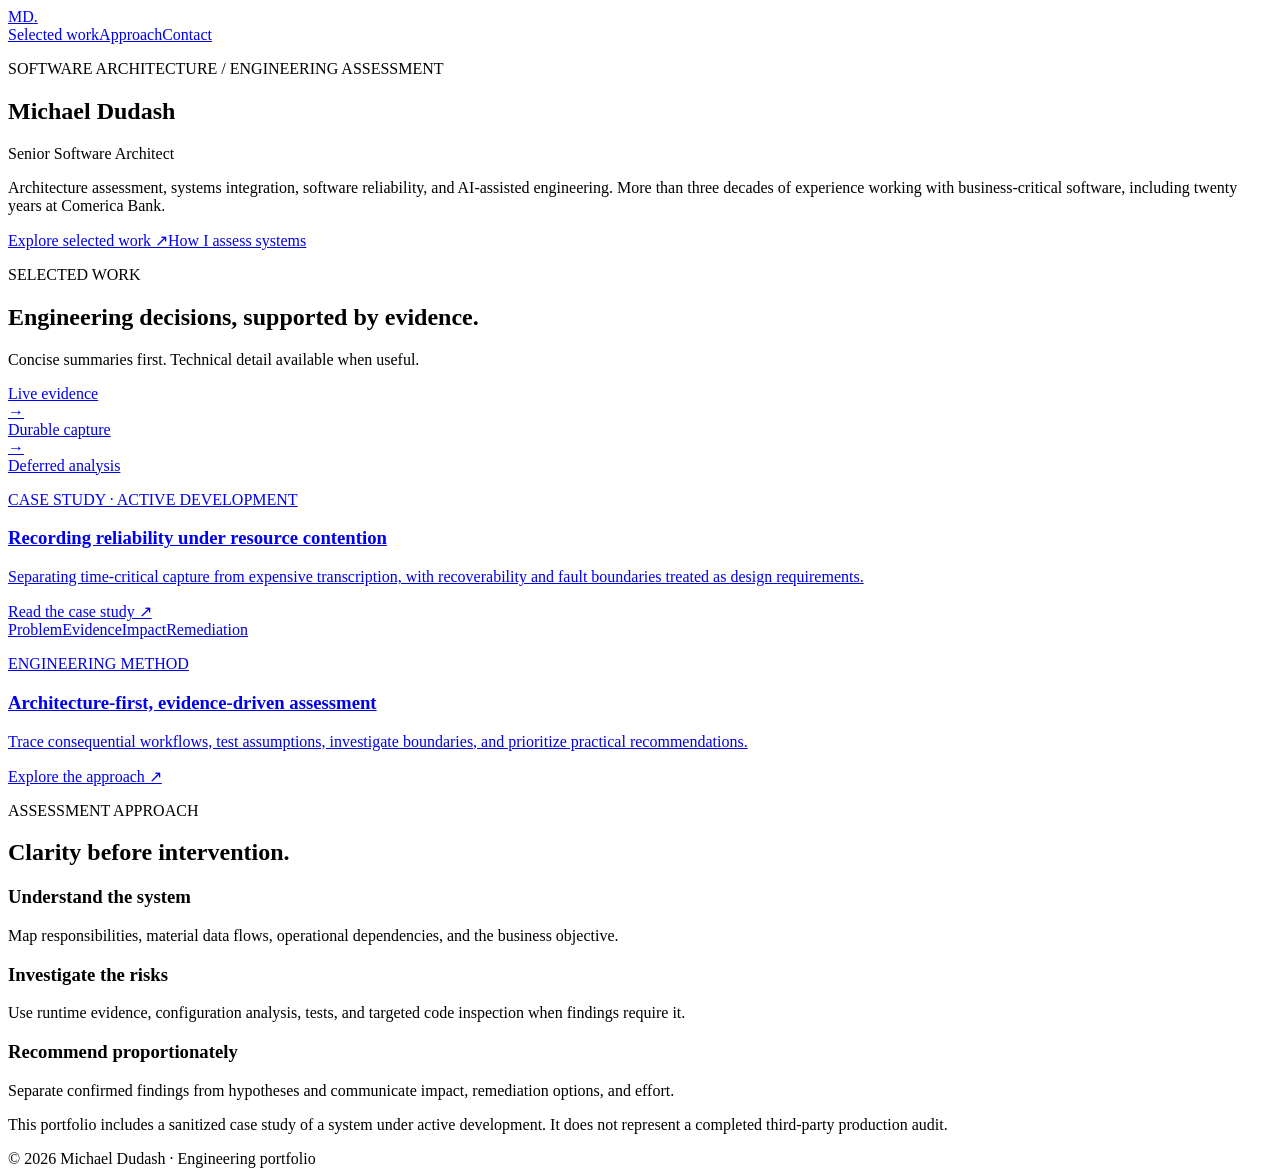
==== index.html @ 7972d3dc "Draft portfolio: index.html" ====
<!doctype html>
<html lang="en"><head><meta charset="utf-8"><meta name="viewport" content="width=device-width, initial-scale=1"><meta name="description" content="Michael Dudash: software architecture, systems engineering, reliability and AI-assisted development."><title>Michael Dudash | Software Architect</title><link rel="stylesheet" href="assets/style.css"></head>
<body><div class="shell"><header class="top"><a class="brand" href="./">MD<span class="dot">.</span></a><nav aria-label="Main navigation"><a href="#work">Selected work</a><a href="#approach">Approach</a><a href="mailto:">Contact</a></nav></header>
<main><section class="hero"><p class="eyebrow">SOFTWARE ARCHITECTURE / ENGINEERING ASSESSMENT</p><h1>Michael Dudash</h1><p class="subtitle">Senior Software Architect</p><p class="lead">Architecture assessment, systems integration, software reliability, and AI-assisted engineering. More than three decades of experience working with business-critical software, including twenty years at Comerica Bank.</p><div class="hero-actions"><a class="primary" href="#work">Explore selected work <span aria-hidden="true">↗</span></a><a class="secondary" href="#approach">How I assess systems</a></div></section>
<section id="work" class="section"><div class="section-heading"><p class="eyebrow">SELECTED WORK</p><h2>Engineering decisions, supported by evidence.</h2><p>Concise summaries first. Technical detail available when useful.</p></div><div class="cards"><article class="card"><a href="case-studies/recording-reliability.html" class="card-link"><div class="diagram" aria-hidden="true"><div>Live evidence</div><span>→</span><div>Durable capture</div><span>→</span><div>Deferred analysis</div></div><div class="card-body"><p class="kicker">CASE STUDY · ACTIVE DEVELOPMENT</p><h3>Recording reliability under resource contention</h3><p>Separating time-critical capture from expensive transcription, with recoverability and fault boundaries treated as design requirements.</p><span class="more">Read the case study ↗</span></div></a></article><article class="card"><a href="#approach" class="card-link"><div class="method" aria-hidden="true"><span>Problem</span><span>Evidence</span><span>Impact</span><span>Remediation</span></div><div class="card-body"><p class="kicker">ENGINEERING METHOD</p><h3>Architecture-first, evidence-driven assessment</h3><p>Trace consequential workflows, test assumptions, investigate boundaries, and prioritize practical recommendations.</p><span class="more">Explore the approach ↗</span></div></a></article></div></section>
<section id="approach" class="section approach"><p class="eyebrow">ASSESSMENT APPROACH</p><h2>Clarity before intervention.</h2><div class="approach-grid"><div><h3>Understand the system</h3><p>Map responsibilities, material data flows, operational dependencies, and the business objective.</p></div><div><h3>Investigate the risks</h3><p>Use runtime evidence, configuration analysis, tests, and targeted code inspection when findings require it.</p></div><div><h3>Recommend proportionately</h3><p>Separate confirmed findings from hypotheses and communicate impact, remediation options, and effort.</p></div></div><p class="note">This portfolio includes a sanitized case study of a system under active development. It does not represent a completed third-party production audit.</p></section></main><footer>© 2026 Michael Dudash · Engineering portfolio</footer></div></body></html>
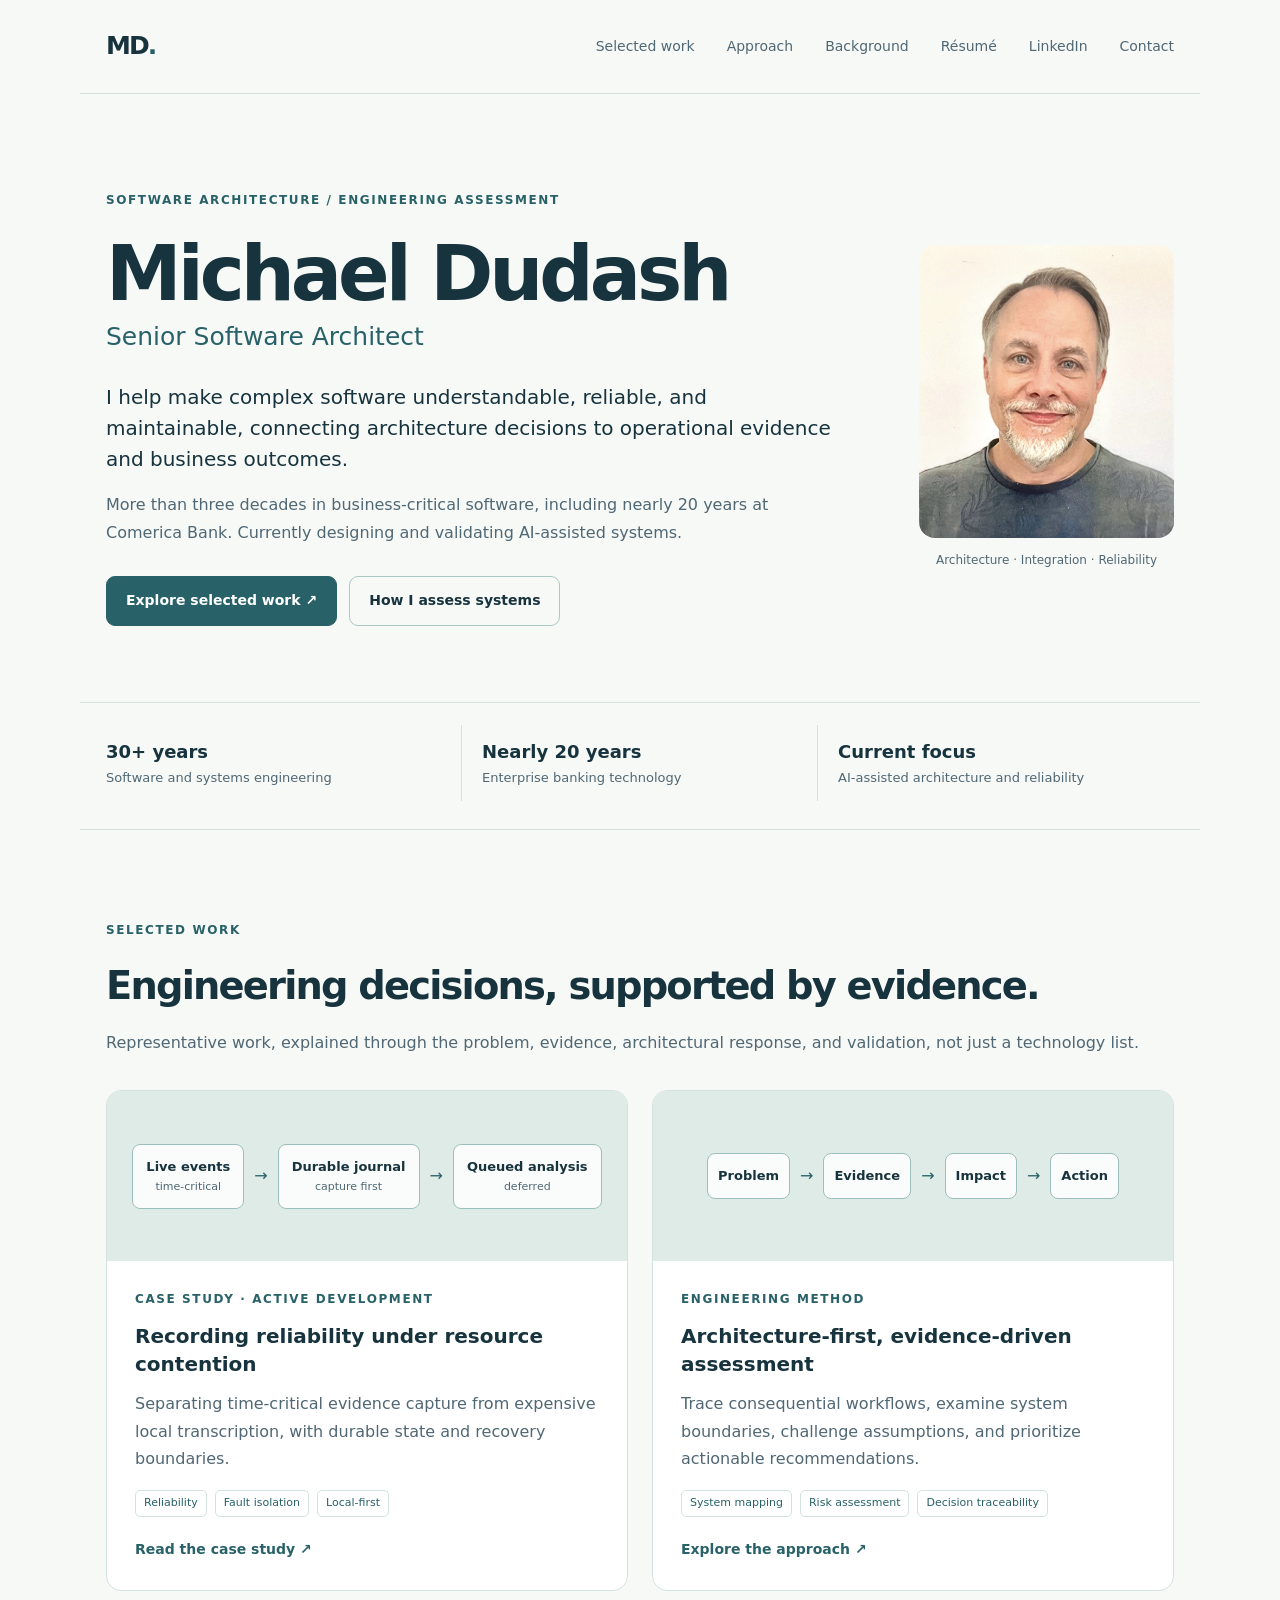
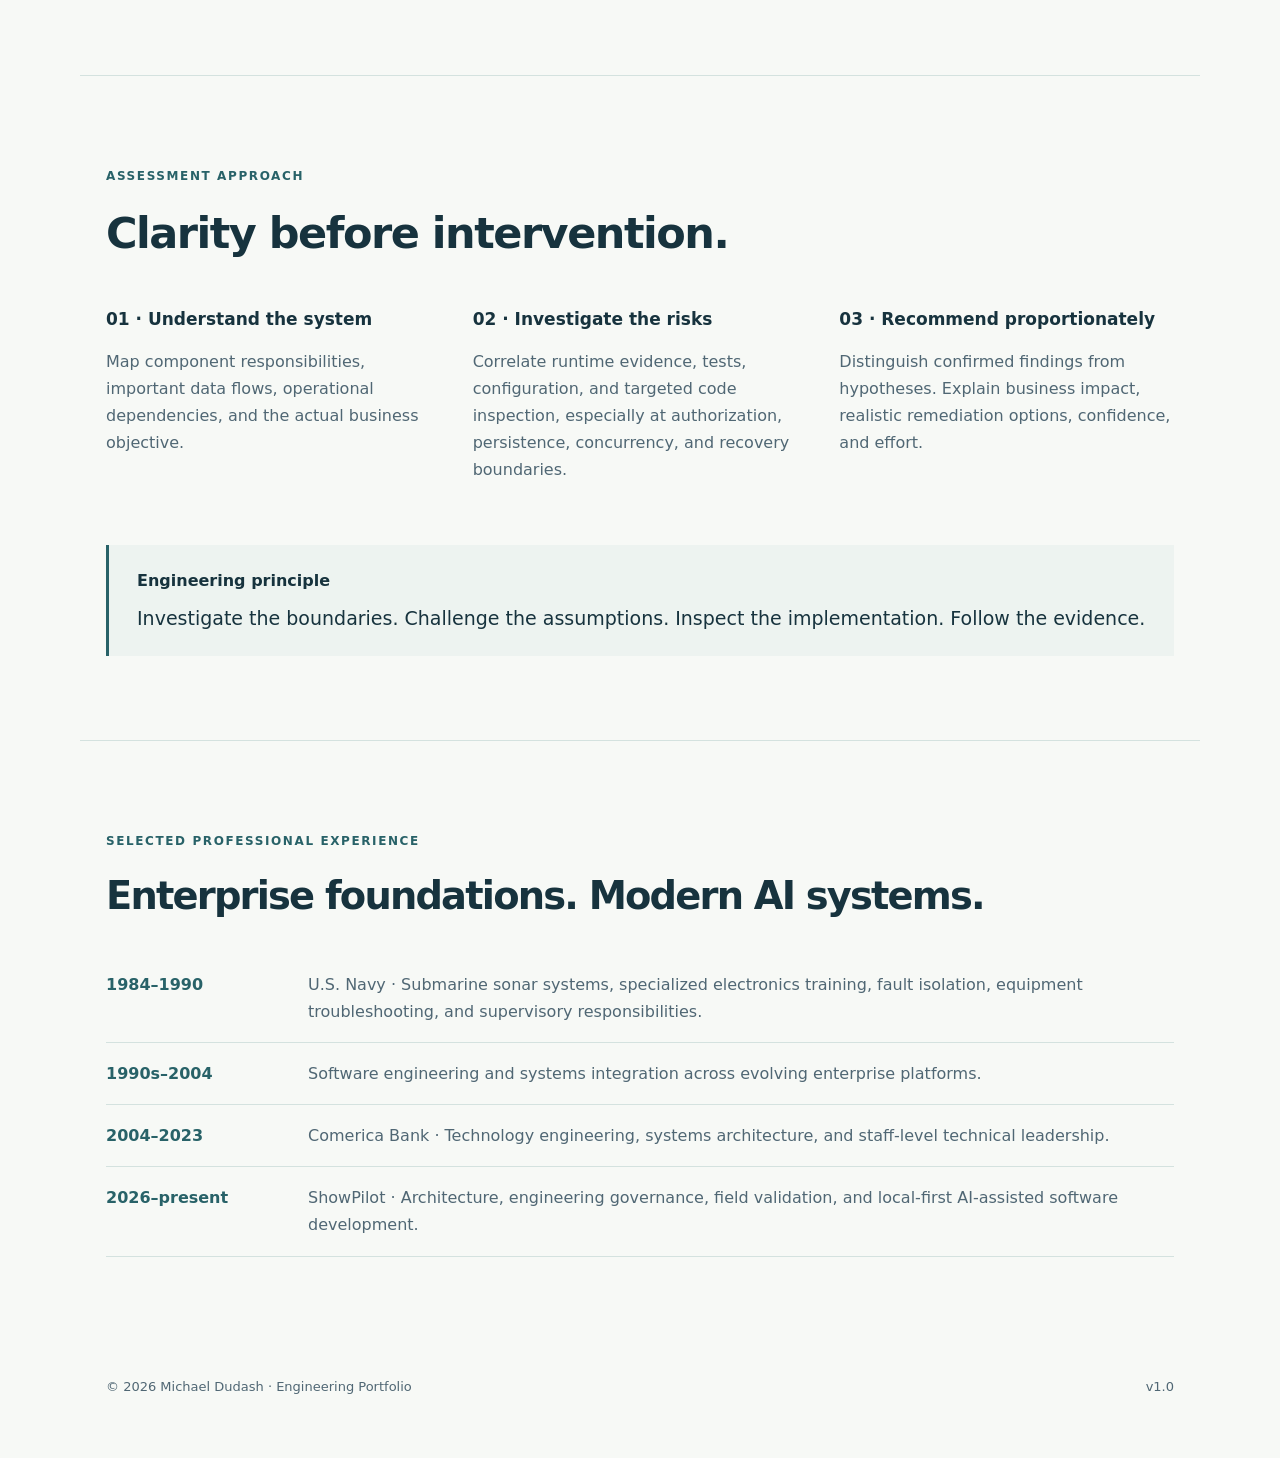
==== commit f53de545: "Publish portfolio v1.0" ====
--- a/index.html
+++ b/index.html
@@ -1,6 +1,2 @@
-<!doctype html>
-<html lang="en"><head><meta charset="utf-8"><meta name="viewport" content="width=device-width, initial-scale=1"><meta name="description" content="Michael Dudash: software architecture, systems engineering, reliability and AI-assisted development."><title>Michael Dudash | Software Architect</title><link rel="stylesheet" href="assets/style.css"></head>
-<body><div class="shell"><header class="top"><a class="brand" href="./">MD<span class="dot">.</span></a><nav aria-label="Main navigation"><a href="#work">Selected work</a><a href="#approach">Approach</a><a href="mailto:">Contact</a></nav></header>
-<main><section class="hero"><p class="eyebrow">SOFTWARE ARCHITECTURE / ENGINEERING ASSESSMENT</p><h1>Michael Dudash</h1><p class="subtitle">Senior Software Architect</p><p class="lead">Architecture assessment, systems integration, software reliability, and AI-assisted engineering. More than three decades of experience working with business-critical software, including twenty years at Comerica Bank.</p><div class="hero-actions"><a class="primary" href="#work">Explore selected work <span aria-hidden="true">↗</span></a><a class="secondary" href="#approach">How I assess systems</a></div></section>
-<section id="work" class="section"><div class="section-heading"><p class="eyebrow">SELECTED WORK</p><h2>Engineering decisions, supported by evidence.</h2><p>Concise summaries first. Technical detail available when useful.</p></div><div class="cards"><article class="card"><a href="case-studies/recording-reliability.html" class="card-link"><div class="diagram" aria-hidden="true"><div>Live evidence</div><span>→</span><div>Durable capture</div><span>→</span><div>Deferred analysis</div></div><div class="card-body"><p class="kicker">CASE STUDY · ACTIVE DEVELOPMENT</p><h3>Recording reliability under resource contention</h3><p>Separating time-critical capture from expensive transcription, with recoverability and fault boundaries treated as design requirements.</p><span class="more">Read the case study ↗</span></div></a></article><article class="card"><a href="#approach" class="card-link"><div class="method" aria-hidden="true"><span>Problem</span><span>Evidence</span><span>Impact</span><span>Remediation</span></div><div class="card-body"><p class="kicker">ENGINEERING METHOD</p><h3>Architecture-first, evidence-driven assessment</h3><p>Trace consequential workflows, test assumptions, investigate boundaries, and prioritize practical recommendations.</p><span class="more">Explore the approach ↗</span></div></a></article></div></section>
-<section id="approach" class="section approach"><p class="eyebrow">ASSESSMENT APPROACH</p><h2>Clarity before intervention.</h2><div class="approach-grid"><div><h3>Understand the system</h3><p>Map responsibilities, material data flows, operational dependencies, and the business objective.</p></div><div><h3>Investigate the risks</h3><p>Use runtime evidence, configuration analysis, tests, and targeted code inspection when findings require it.</p></div><div><h3>Recommend proportionately</h3><p>Separate confirmed findings from hypotheses and communicate impact, remediation options, and effort.</p></div></div><p class="note">This portfolio includes a sanitized case study of a system under active development. It does not represent a completed third-party production audit.</p></section></main><footer>© 2026 Michael Dudash · Engineering portfolio</footer></div></body></html>+<!DOCTYPE html>
+<html lang="en"><head><meta charset="utf-8"/><meta content="width=device-width, initial-scale=1" name="viewport"/><meta content="Michael Dudash: senior software architecture, systems reliability and AI-assisted engineering." name="description"/><title>Michael Dudash | Software Architecture</title><link href="assets/style.css" rel="stylesheet"/></head><body><header class="wrap nav"><a class="mark" href="index.html">MD<span>.</span></a><nav><a href="#work">Selected work</a><a href="#approach">Approach</a><a href="#background">Background</a><a download="Michael_Dudash_Resume_v1.1.pdf" href="resume/Michael_Dudash_Resume_v1.1.pdf">Résumé</a><a href="https://www.linkedin.com/in/michael-dudash-a016ba4">LinkedIn</a><a href="mailto:mdudash65@gmail.com">Contact</a></nav></header><main><section class="wrap hero"><div><p class="eyebrow">SOFTWARE ARCHITECTURE / ENGINEERING ASSESSMENT</p><h1>Michael Dudash</h1><p class="role">Senior Software Architect</p><p class="lead">I help make complex software understandable, reliable, and maintainable, connecting architecture decisions to operational evidence and business outcomes.</p><p class="sublead">More than three decades in business-critical software, including nearly 20 years at Comerica Bank. Currently designing and validating AI-assisted systems.</p><div class="actions"><a class="button primary" href="#work">Explore selected work ↗</a><a class="button" href="#approach">How I assess systems</a></div></div><figure class="portrait"><img alt="Portrait of Michael Dudash" src="assets/michael-dudash.jpg"/><figcaption>Architecture · Integration · Reliability</figcaption></figure></section><section aria-label="Professional background" class="wrap stats"><div><strong>30+ years</strong><span>Software and systems engineering</span></div><div><strong>Nearly 20 years</strong><span>Enterprise banking technology</span></div><div><strong>Current focus</strong><span>AI-assisted architecture and reliability</span></div></section><section class="wrap section" id="work"><p class="eyebrow">SELECTED WORK</p><h2>Engineering decisions, supported by evidence.</h2><p class="section-intro">Representative work, explained through the problem, evidence, architectural response, and validation, not just a technology list.</p><div class="cards"><article class="card"><div class="card-visual"><div class="mini-flow"><span>Live events<br/><small>time-critical</small></span><b>→</b><span>Durable journal<br/><small>capture first</small></span><b>→</b><span>Queued analysis<br/><small>deferred</small></span></div></div><div class="card-body"><p class="eyebrow">CASE STUDY · ACTIVE DEVELOPMENT</p><h3><a href="case-studies/recording-reliability.html">Recording reliability under resource contention</a></h3><p>Separating time-critical evidence capture from expensive local transcription, with durable state and recovery boundaries.</p><div class="tags"><span>Reliability</span><span>Fault isolation</span><span>Local-first</span></div><a class="text-link" href="case-studies/recording-reliability.html">Read the case study ↗</a></div></article><article class="card"><div class="card-visual"><div class="mini-flow steps"><span>Problem</span><b>→</b><span>Evidence</span><b>→</b><span>Impact</span><b>→</b><span>Action</span></div></div><div class="card-body"><p class="eyebrow">ENGINEERING METHOD</p><h3><a href="#approach">Architecture-first, evidence-driven assessment</a></h3><p>Trace consequential workflows, examine system boundaries, challenge assumptions, and prioritize actionable recommendations.</p><div class="tags"><span>System mapping</span><span>Risk assessment</span><span>Decision traceability</span></div><a class="text-link" href="#approach">Explore the approach ↗</a></div></article></div></section><section class="wrap section border-top" id="approach"><p class="eyebrow">ASSESSMENT APPROACH</p><h2>Clarity before intervention.</h2><div class="columns"><div><h3>01 · Understand the system</h3><p>Map component responsibilities, important data flows, operational dependencies, and the actual business objective.</p></div><div><h3>02 · Investigate the risks</h3><p>Correlate runtime evidence, tests, configuration, and targeted code inspection, especially at authorization, persistence, concurrency, and recovery boundaries.</p></div><div><h3>03 · Recommend proportionately</h3><p>Distinguish confirmed findings from hypotheses. Explain business impact, realistic remediation options, confidence, and effort.</p></div></div><div class="principle"><strong>Engineering principle</strong><p>Investigate the boundaries. Challenge the assumptions. Inspect the implementation. Follow the evidence.</p></div></section><section class="wrap section border-top" id="background"><p class="eyebrow">SELECTED PROFESSIONAL EXPERIENCE</p><h2>Enterprise foundations. Modern AI systems.</h2><div class="timeline"><div><span>1984–1990</span><p>U.S. Navy · Submarine sonar systems, specialized electronics training, fault isolation, equipment troubleshooting, and supervisory responsibilities.</p></div><div><span>1990s–2004</span><p>Software engineering and systems integration across evolving enterprise platforms.</p></div><div><span>2004–2023</span><p>Comerica Bank · Technology engineering, systems architecture, and staff-level technical leadership.</p></div><div><span>2026–present</span><p>ShowPilot · Architecture, engineering governance, field validation, and local-first AI-assisted software development.</p></div></div></section></main><footer class="wrap footer">© 2026 Michael Dudash · Engineering Portfolio<span style="float:right">v1.0</span></footer></body></html>
--- a/assets/style.css
+++ b/assets/style.css
@@ -0,0 +1,5 @@
+:root{--ink:#17333e;--teal:#286268;--muted:#506774;--bg:#f7f9f6;--line:#d4e2df;--pale:#dfebe7}*{box-sizing:border-box}html{scroll-behavior:smooth}body{margin:0;background:var(--bg);color:var(--ink);font:16px/1.7 system-ui,-apple-system,'Segoe UI',sans-serif}a{color:inherit}a:hover{color:var(--teal)}.wrap{max-width:1120px;margin:auto;padding-left:26px;padding-right:26px}.nav{height:94px;display:flex;align-items:center;justify-content:space-between;border-bottom:1px solid var(--line)}.mark{text-decoration:none;font-size:25px;font-weight:850;letter-spacing:-2px}.mark span{color:var(--teal)}nav{display:flex;gap:32px;font-size:14px}nav a{text-decoration:none;color:var(--muted)}.hero{padding-top:96px;padding-bottom:76px;display:grid;grid-template-columns:minmax(0,1fr) 255px;align-items:center;gap:80px}.eyebrow{font-size:12px;letter-spacing:1.6px;font-weight:800;color:var(--teal);margin:0 0 22px}h1{font-size:clamp(46px,6vw,76px);letter-spacing:-4px;line-height:1.1;margin:0}h2{font-size:clamp(30px,3.5vw,43px);letter-spacing:-1.5px;line-height:1.2;margin:0 0 20px;max-width:760px}h3{font-size:20px;line-height:1.4;margin:0 0 12px}.role{font-size:25px;color:var(--teal);margin:0 0 24px}.lead{font-size:20px;line-height:1.55;margin:0 0 16px}.sublead{color:var(--muted);margin:0 0 30px}.actions{display:flex;flex-wrap:wrap;gap:12px}.button{display:inline-block;border:1px solid #abc8c5;border-radius:9px;padding:12px 19px;text-decoration:none;font-size:14px;font-weight:700}.button.primary{background:var(--teal);border-color:var(--teal);color:white}.portrait{margin:0}.portrait img{display:block;width:100%;aspect-ratio:4/4.6;object-fit:cover;object-position:center 34%;border-radius:16px;filter:saturate(.85)}.portrait figcaption{font-size:12px;text-align:center;color:var(--muted);margin-top:12px}.stats{display:grid;grid-template-columns:repeat(3,1fr);gap:0;padding-top:22px;padding-bottom:28px;border-top:1px solid var(--line);border-bottom:1px solid var(--line)}.stats div{padding:12px 20px;border-right:1px solid var(--line)}.stats div:first-child{padding-left:0}.stats div:last-child{border-right:0}.stats strong,.stats span{display:block}.stats strong{font-size:18px}.stats span{font-size:13px;color:var(--muted)}.section{padding-top:90px;padding-bottom:84px}.section-intro{color:var(--muted);margin:0 0 34px}.cards{display:grid;grid-template-columns:repeat(2,minmax(0,1fr));gap:24px}.card{background:white;border:1px solid var(--line);border-radius:15px;overflow:hidden}.card-visual{height:170px;background:var(--pale);display:flex;align-items:center;justify-content:center;padding:20px}.mini-flow{display:flex;align-items:center;gap:10px;text-align:center}.mini-flow span{border:1px solid #9dbfbb;background:#f9fcfa;border-radius:8px;padding:12px 13px;font-weight:650;font-size:13px;line-height:1.5}.mini-flow small{font-size:11px;color:var(--muted);font-weight:400}.mini-flow b{font-weight:400;color:var(--teal)}.steps span{padding:12px 10px}.card-body{padding:28px}.card-body .eyebrow{margin-bottom:13px}.card-body h3 a{text-decoration:none}.card-body p:not(.eyebrow){color:var(--muted);margin:0 0 18px}.tags{display:flex;flex-wrap:wrap;gap:8px;margin-bottom:18px}.tags span{font-size:11px;color:var(--teal);border:1px solid var(--line);padding:3px 8px;border-radius:5px}.text-link{font-size:14px;color:var(--teal);font-weight:750;text-decoration:none}.border-top{border-top:1px solid var(--line)}.columns{display:grid;grid-template-columns:repeat(3,1fr);gap:32px;margin-top:48px}.columns h3{font-size:17px}.columns p,.timeline p{color:var(--muted)}.principle{margin-top:45px;background:#edf3f0;border-left:3px solid var(--teal);padding:22px 28px}.principle p{font-size:19px;margin:8px 0 0}.timeline{margin-top:34px;display:grid;gap:0}.timeline>div{display:grid;grid-template-columns:180px 1fr;gap:22px;padding:17px 0;border-bottom:1px solid var(--line)}.timeline span{font-weight:750;color:var(--teal)}.timeline p{margin:0}.note{font-size:13px;color:var(--muted);margin-top:34px;max-width:850px}.footer{padding-top:35px;padding-bottom:60px;color:var(--muted);font-size:13px}@media(max-width:750px){.nav{height:76px}nav{gap:15px}.hero{padding-top:52px;grid-template-columns:1fr;gap:30px}.portrait{max-width:220px}.stats,.cards,.columns{grid-template-columns:1fr}.stats div{border-right:0;border-bottom:1px solid var(--line);padding-left:0}.section{padding-top:65px;padding-bottom:60px}.timeline>div{grid-template-columns:1fr;gap:4px}.mini-flow{gap:5px}.mini-flow span{font-size:11px;padding:9px 7px}.steps span{font-size:11px}h1{letter-spacing:-2px}}
+
+/* v0.3: give section titles the available desktop width while retaining natural responsive wrapping */
+#work > h2, #background > h2 {max-width:none;letter-spacing:-1.8px}
+@media (min-width:1050px) {#work > h2, #background > h2 {font-size:clamp(30px,3vw,39px);white-space:nowrap}}
